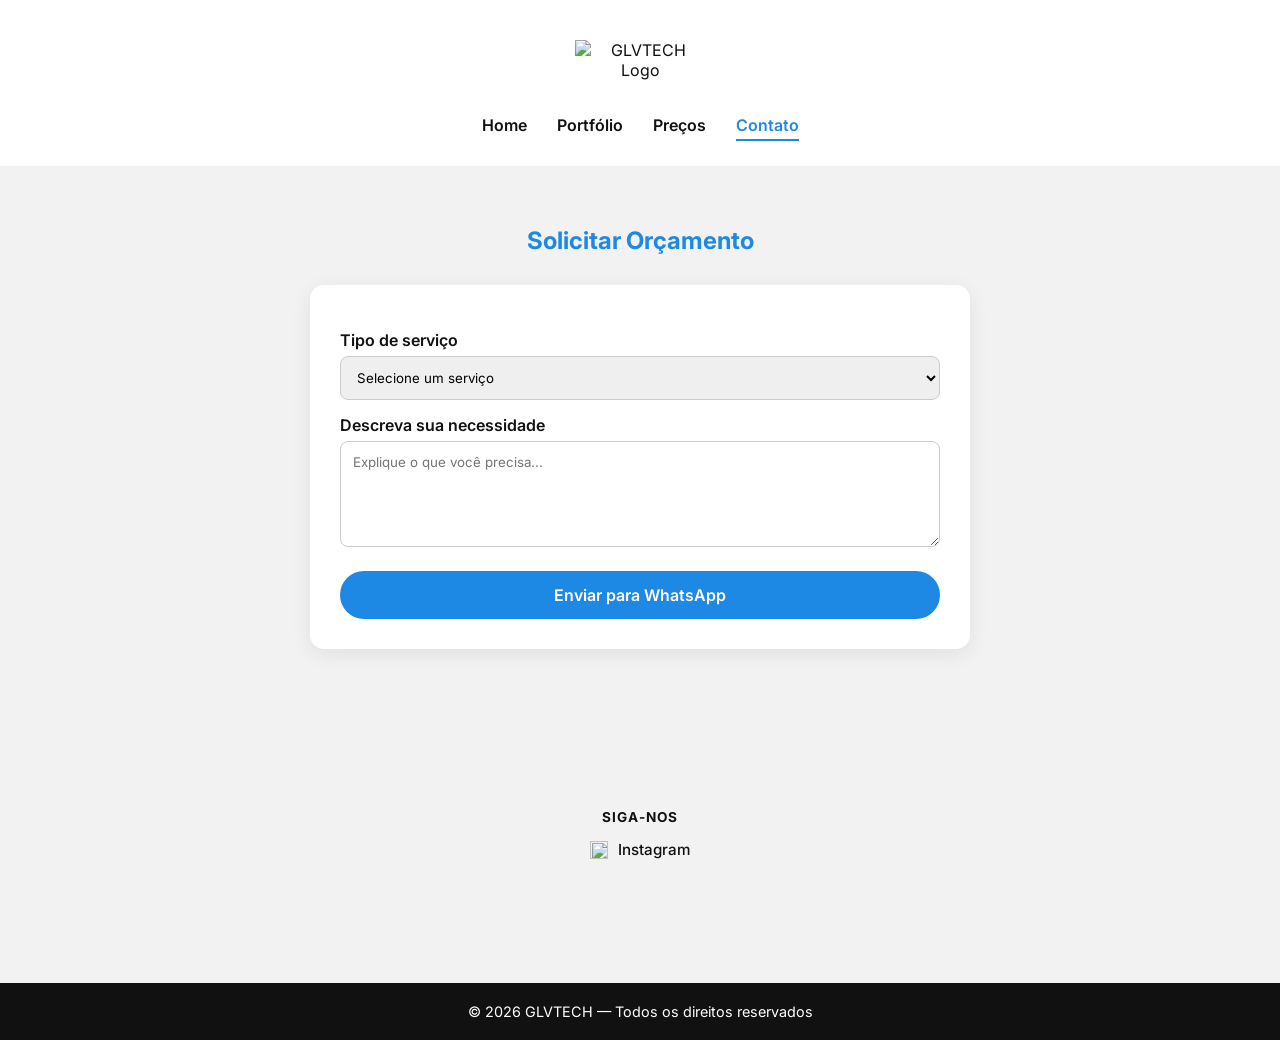
==== contato.html @ a955b6a2 "Add files via upload" ====
<!DOCTYPE html>
<html lang="pt-BR">
<head>
  <meta charset="UTF-8" />
  <meta name="viewport" content="width=device-width, initial-scale=1.0" />
  <title>GLVTECH | Contato</title>
  <link href="https://fonts.googleapis.com/css2?family=Inter:wght@300;400;600;700&display=swap" rel="stylesheet">
  <style>
    :root {
      --azul: #1e88e5;
      --preto: #111;
      --cinza: #f2f2f2;
    }

    * {
      margin: 0;
      padding: 0;
      box-sizing: border-box;
      font-family: 'Inter', sans-serif;
    }

    body {
      background: var(--cinza);
      color: var(--preto);
    }

    header {
      background: #fff;
      padding: 40px 20px 25px;
      text-align: center;
    }

    header img {
      max-width: 130px;
      margin-bottom: 15px;
    }

    .menu {
      margin-top: 20px;
      display: flex;
      justify-content: center;
      gap: 30px;
    }

    .menu a {
      text-decoration: none;
      font-weight: 600;
      color: var(--preto);
      padding-bottom: 4px;
    }

    .menu a.active {
      color: var(--azul);
      border-bottom: 2px solid var(--azul);
    }

    section {
      padding: 60px 20px;
      max-width: 700px;
      margin: auto;
    }

    h2 {
      text-align: center;
      color: var(--azul);
      margin-bottom: 30px;
    }

    form {
      background: #fff;
      padding: 30px;
      border-radius: 14px;
      box-shadow: 0 5px 20px rgba(0,0,0,0.08);
    }

    label {
      display: block;
      font-weight: 600;
      margin-bottom: 6px;
      margin-top: 15px;
    }

    select, textarea {
      width: 100%;
      padding: 12px;
      border-radius: 8px;
      border: 1px solid #ccc;
      resize: vertical;
    }

    button {
      margin-top: 20px;
      width: 100%;
      background: var(--azul);
      color: #fff;
      border: none;
      padding: 14px;
      border-radius: 30px;
      font-size: 1rem;
      font-weight: 600;
      cursor: pointer;
      transition: background 0.3s ease, transform 0.2s ease;
    }

    button:hover {
      background: #1565c0;
      transform: scale(1.03);
    }

    footer {
      background: var(--preto);
      color: #fff;
      text-align: center;
      padding: 20px;
      font-size: 0.9rem;
      margin-top: 60px;
    }

    /* ====== SIGA-NOS ====== */
.social {
  text-align: center;
  margin: 40px auto 0;
}

.social h3 {
  font-size: 0.85rem;
  letter-spacing: 1px;
  margin-bottom: 15px;
  color: var(--preto);
}

.social a {
  display: inline-flex;
  align-items: center;
  gap: 10px;
  text-decoration: none;
  color: var(--preto);
  font-weight: 500;
  font-size: 0.95rem;
  transition: color 0.3s ease, transform 0.2s ease;
}

.social a img {
  width: 18px;
  height: 18px;
}

.social a:hover {
  color: var(--azul);
  transform: translateX(4px);
}
  </style>
</head>
<body>

<header>
  <img src="logo.png" alt="GLVTECH Logo">
  <nav class="menu">
    <a href="index.html">Home</a>
    <a href="portfolio.html">Portfólio</a>
    <a href="precos.html">Preços</a>
    <a href="contato.html" class="active">Contato</a>
  </nav>
</header>

<section>
  <h2>Solicitar Orçamento</h2>

  <form onsubmit="enviarWhatsApp(event)">
    <label for="servico">Tipo de serviço</label>
    <select id="servico" required>
      <option value="">Selecione um serviço</option>
      <option value="Montagem de PC">Montagem de PC</option>
      <option value="Manutenção Preventiva">Manutenção Preventiva</option>
      <option value="Manutenção Corretiva">Manutenção Corretiva</option>
      <option value="Outro">Outro</option>
    </select>

    <label for="descricao">Descreva sua necessidade</label>
    <textarea id="descricao" rows="5" placeholder="Explique o que você precisa..." required></textarea>

    <button type="submit">Enviar para WhatsApp</button>
  </form>
</section>

<section class="social">
  <h3>SIGA-NOS</h3>

  <a href="https://www.instagram.com/glvtec/"
     target="_blank"
     aria-label="Instagram da GLVTECH">
    <img src="https://cdn.jsdelivr.net/npm/simple-icons@v11/icons/instagram.svg" alt="">
    Instagram
  </a>
</section>

<footer>
  © 2026 GLVTECH — Todos os direitos reservados
</footer>

<script>
  function enviarWhatsApp(e) {
    e.preventDefault();
    const servico = document.getElementById('servico').value;
    const descricao = document.getElementById('descricao').value;

    const mensagem = `Olá! Gostaria de um orçamento.%0A%0AServiço: ${servico}%0ADescrição: ${descricao}`;
    const url = `https://wa.me/5511940857403?text=${mensagem}`;

    window.open(url, '_blank');
  }
</script>

</body>
</html>
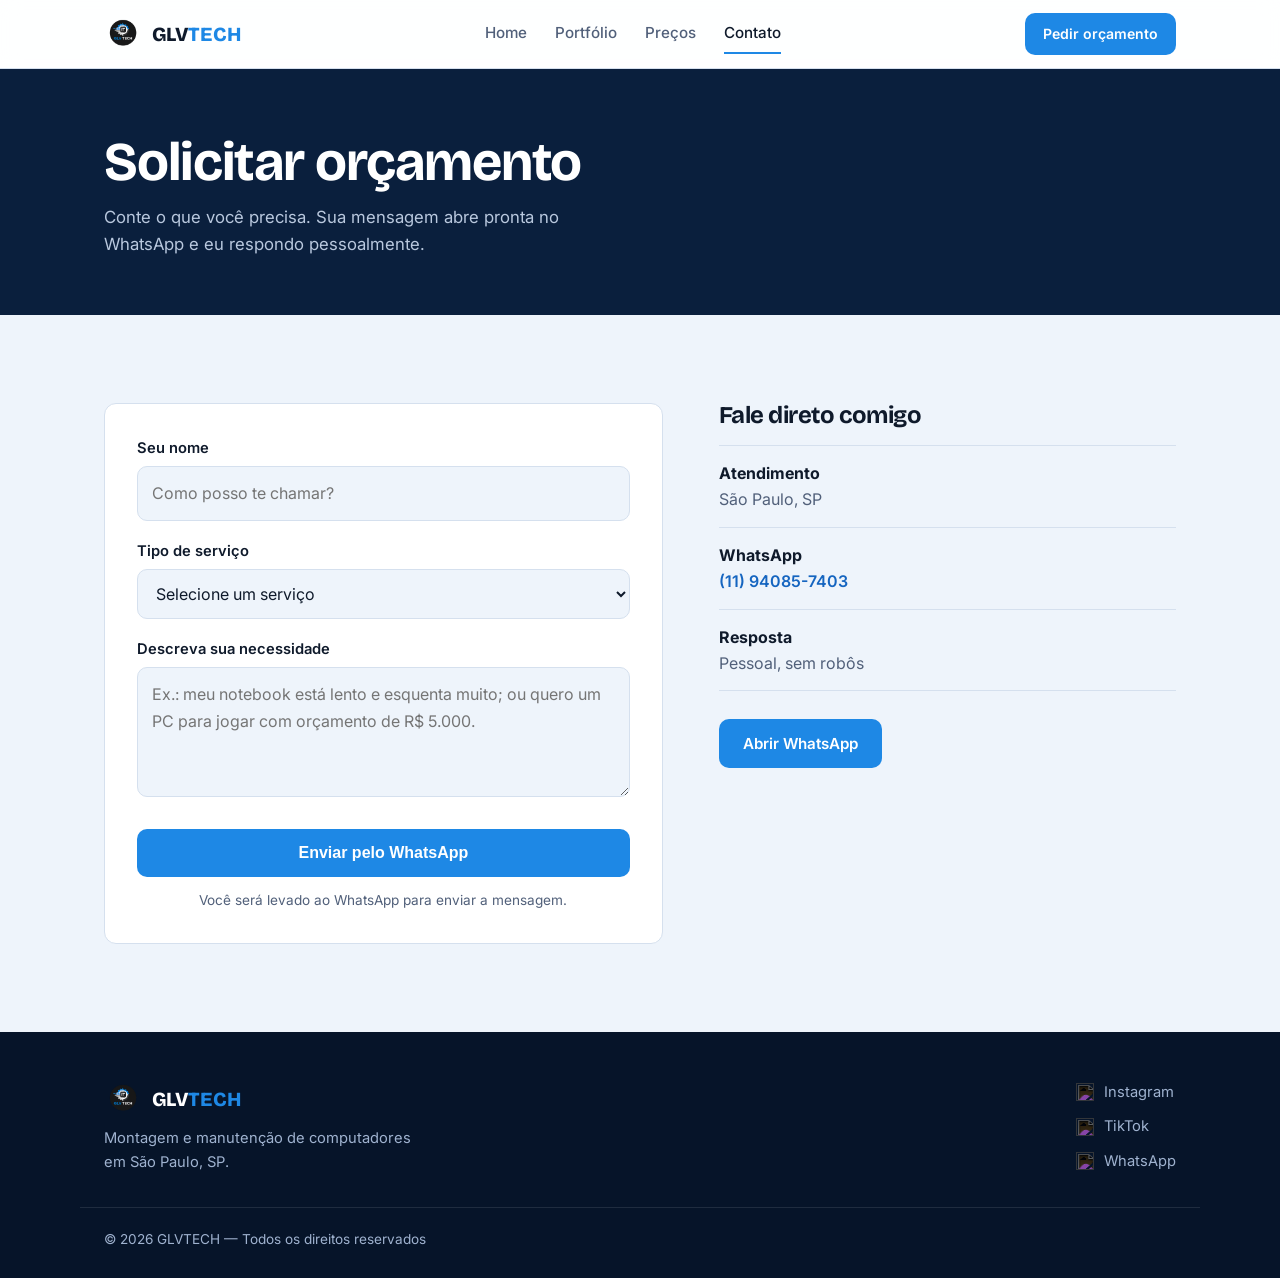
==== commit d51c3f13: "Add files via upload" ====
--- a/contato.html
+++ b/contato.html
@@ -3,212 +3,117 @@
 <head>
   <meta charset="UTF-8" />
   <meta name="viewport" content="width=device-width, initial-scale=1.0" />
-  <title>GLVTECH | Contato</title>
-  <link href="https://fonts.googleapis.com/css2?family=Inter:wght@300;400;600;700&display=swap" rel="stylesheet">
-  <style>
-    :root {
-      --azul: #1e88e5;
-      --preto: #111;
-      --cinza: #f2f2f2;
-    }
-
-    * {
-      margin: 0;
-      padding: 0;
-      box-sizing: border-box;
-      font-family: 'Inter', sans-serif;
-    }
-
-    body {
-      background: var(--cinza);
-      color: var(--preto);
-    }
-
-    header {
-      background: #fff;
-      padding: 40px 20px 25px;
-      text-align: center;
-    }
-
-    header img {
-      max-width: 130px;
-      margin-bottom: 15px;
-    }
-
-    .menu {
-      margin-top: 20px;
-      display: flex;
-      justify-content: center;
-      gap: 30px;
-    }
-
-    .menu a {
-      text-decoration: none;
-      font-weight: 600;
-      color: var(--preto);
-      padding-bottom: 4px;
-    }
-
-    .menu a.active {
-      color: var(--azul);
-      border-bottom: 2px solid var(--azul);
-    }
-
-    section {
-      padding: 60px 20px;
-      max-width: 700px;
-      margin: auto;
-    }
-
-    h2 {
-      text-align: center;
-      color: var(--azul);
-      margin-bottom: 30px;
-    }
-
-    form {
-      background: #fff;
-      padding: 30px;
-      border-radius: 14px;
-      box-shadow: 0 5px 20px rgba(0,0,0,0.08);
-    }
-
-    label {
-      display: block;
-      font-weight: 600;
-      margin-bottom: 6px;
-      margin-top: 15px;
-    }
-
-    select, textarea {
-      width: 100%;
-      padding: 12px;
-      border-radius: 8px;
-      border: 1px solid #ccc;
-      resize: vertical;
-    }
-
-    button {
-      margin-top: 20px;
-      width: 100%;
-      background: var(--azul);
-      color: #fff;
-      border: none;
-      padding: 14px;
-      border-radius: 30px;
-      font-size: 1rem;
-      font-weight: 600;
-      cursor: pointer;
-      transition: background 0.3s ease, transform 0.2s ease;
-    }
-
-    button:hover {
-      background: #1565c0;
-      transform: scale(1.03);
-    }
-
-    footer {
-      background: var(--preto);
-      color: #fff;
-      text-align: center;
-      padding: 20px;
-      font-size: 0.9rem;
-      margin-top: 60px;
-    }
-
-    /* ====== SIGA-NOS ====== */
-.social {
-  text-align: center;
-  margin: 40px auto 0;
-}
-
-.social h3 {
-  font-size: 0.85rem;
-  letter-spacing: 1px;
-  margin-bottom: 15px;
-  color: var(--preto);
-}
-
-.social a {
-  display: inline-flex;
-  align-items: center;
-  gap: 10px;
-  text-decoration: none;
-  color: var(--preto);
-  font-weight: 500;
-  font-size: 0.95rem;
-  transition: color 0.3s ease, transform 0.2s ease;
-}
-
-.social a img {
-  width: 18px;
-  height: 18px;
-}
-
-.social a:hover {
-  color: var(--azul);
-  transform: translateX(4px);
-}
-  </style>
+  <title>Solicitar orçamento | GLVTECH</title>
+  <meta name="description" content="Peça um orçamento de montagem de PC ou manutenção de computador e notebook em São Paulo. A mensagem chega direto no WhatsApp da GLVTECH." />
+  <link rel="canonical" href="https://glvtech.github.io/glvtech-page/contato.html" />
+  <link rel="icon" href="logo.png" />
+  <link rel="preconnect" href="https://fonts.googleapis.com">
+  <link rel="preconnect" href="https://fonts.gstatic.com" crossorigin>
+  <link href="https://fonts.googleapis.com/css2?family=Bricolage+Grotesque:opsz,wght@12..96,600;12..96,700;12..96,800&family=Inter:wght@400;500;600&family=JetBrains+Mono:wght@400;500&display=swap" rel="stylesheet">
+  <link rel="stylesheet" href="style.css" />
 </head>
 <body>
 
-<header>
-  <img src="logo.png" alt="GLVTECH Logo">
-  <nav class="menu">
-    <a href="index.html">Home</a>
-    <a href="portfolio.html">Portfólio</a>
-    <a href="precos.html">Preços</a>
-    <a href="contato.html" class="active">Contato</a>
-  </nav>
+<header class="topo">
+  <div class="wrap">
+    <a href="index.html" class="marca" aria-label="GLVTECH — início">
+      <img src="logo.png" alt="" />
+      <span>GLV<b>TECH</b></span>
+    </a>
+    <nav class="menu" aria-label="Principal">
+      <a href="index.html">Home</a>
+      <a href="portfolio.html">Portfólio</a>
+      <a href="precos.html">Preços</a>
+      <a href="contato.html" class="ativo">Contato</a>
+    </nav>
+    <a class="btn pequeno" href="contato.html">Pedir orçamento</a>
+  </div>
 </header>
 
-<section>
-  <h2>Solicitar Orçamento</h2>
+<main>
+  <section class="titulo-pagina">
+    <div class="wrap">
+      <h1>Solicitar orçamento</h1>
+      <p>Conte o que você precisa. Sua mensagem abre pronta no WhatsApp e eu respondo pessoalmente.</p>
+    </div>
+  </section>
 
-  <form onsubmit="enviarWhatsApp(event)">
-    <label for="servico">Tipo de serviço</label>
-    <select id="servico" required>
-      <option value="">Selecione um serviço</option>
-      <option value="Montagem de PC">Montagem de PC</option>
-      <option value="Manutenção Preventiva">Manutenção Preventiva</option>
-      <option value="Manutenção Corretiva">Manutenção Corretiva</option>
-      <option value="Outro">Outro</option>
-    </select>
+  <section class="secao">
+    <div class="wrap contato">
+      <form id="form-orcamento" novalidate>
+        <label for="nome">Seu nome</label>
+        <input id="nome" name="nome" type="text" autocomplete="given-name" placeholder="Como posso te chamar?" required />
 
-    <label for="descricao">Descreva sua necessidade</label>
-    <textarea id="descricao" rows="5" placeholder="Explique o que você precisa..." required></textarea>
+        <label for="servico">Tipo de serviço</label>
+        <select id="servico" name="servico" required>
+          <option value="">Selecione um serviço</option>
+          <option value="Montagem de PC">Montagem de PC</option>
+          <option value="Manutenção Preventiva">Manutenção preventiva</option>
+          <option value="Manutenção Corretiva">Manutenção corretiva</option>
+          <option value="Upgrade">Upgrade de peças</option>
+          <option value="Outro">Outro</option>
+        </select>
 
-    <button type="submit">Enviar para WhatsApp</button>
-  </form>
-</section>
+        <label for="descricao">Descreva sua necessidade</label>
+        <textarea id="descricao" name="descricao" placeholder="Ex.: meu notebook está lento e esquenta muito; ou quero um PC para jogar com orçamento de R$ 5.000." required></textarea>
 
-<section class="social">
-  <h3>SIGA-NOS</h3>
+        <button class="btn" type="submit">Enviar pelo WhatsApp</button>
+        <p class="nota" id="aviso" role="status">Você será levado ao WhatsApp para enviar a mensagem.</p>
+      </form>
 
-  <a href="https://www.instagram.com/glvtec/"
-     target="_blank"
-     aria-label="Instagram da GLVTECH">
-    <img src="https://cdn.jsdelivr.net/npm/simple-icons@v11/icons/instagram.svg" alt="">
-    Instagram
-  </a>
-</section>
+      <aside class="lateral">
+        <h2>Fale direto comigo</h2>
+        <ul>
+          <li><strong>Atendimento</strong>São Paulo, SP</li>
+          <li><strong>WhatsApp</strong><a href="https://wa.me/5511940857403" target="_blank" rel="noopener" style="color:var(--azul-escuro);font-weight:600;text-decoration:none">(11) 94085-7403</a></li>
+          <li><strong>Resposta</strong>Pessoal, sem robôs</li>
+        </ul>
+        <a class="btn" href="https://wa.me/5511940857403" target="_blank" rel="noopener">Abrir WhatsApp</a>
+      </aside>
+    </div>
+  </section>
+</main>
 
-<footer>
-  © 2026 GLVTECH — Todos os direitos reservados
+<footer class="rodape">
+  <div class="wrap">
+    <div>
+      <div class="marca"><img src="logo.png" alt="" /><span>GLV<b>TECH</b></span></div>
+      <p>Montagem e manutenção de computadores<br>em São Paulo, SP.</p>
+    </div>
+    <div class="redes">
+      <a href="https://www.instagram.com/glvtec/" target="_blank" rel="noopener" aria-label="Instagram da GLVTECH">
+        <img src="https://cdn.jsdelivr.net/npm/simple-icons@v11/icons/instagram.svg" alt="" /> Instagram
+      </a>
+      <a href="https://www.tiktok.com/@glvtech03" target="_blank" rel="noopener" aria-label="TikTok da GLVTECH">
+        <img src="https://cdn.jsdelivr.net/npm/simple-icons@v11/icons/tiktok.svg" alt="" /> TikTok
+      </a>
+      <a href="https://wa.me/5511940857403" target="_blank" rel="noopener" aria-label="WhatsApp da GLVTECH">
+        <img src="https://cdn.jsdelivr.net/npm/simple-icons@v11/icons/whatsapp.svg" alt="" /> WhatsApp
+      </a>
+    </div>
+  </div>
+  <div class="copy">© 2026 GLVTECH — Todos os direitos reservados</div>
 </footer>
 
 <script>
-  function enviarWhatsApp(e) {
+  document.getElementById('form-orcamento').addEventListener('submit', function (e) {
     e.preventDefault();
-    const servico = document.getElementById('servico').value;
-    const descricao = document.getElementById('descricao').value;
+    var nome = document.getElementById('nome').value.trim();
+    var servico = document.getElementById('servico').value;
+    var descricao = document.getElementById('descricao').value.trim();
+    var aviso = document.getElementById('aviso');
 
-    const mensagem = `Olá! Gostaria de um orçamento.%0A%0AServiço: ${servico}%0ADescrição: ${descricao}`;
-    const url = `https://wa.me/5511940857403?text=${mensagem}`;
+    if (!nome || !servico || !descricao) {
+      aviso.textContent = 'Preencha seu nome, o serviço e a descrição para continuar.';
+      aviso.style.color = '#c62828';
+      return;
+    }
 
-    window.open(url, '_blank');
-  }
+    var mensagem = 'Olá! Meu nome é ' + nome + ' e gostaria de um orçamento.\n\n' +
+                   'Serviço: ' + servico + '\n' +
+                   'Descrição: ' + descricao;
+    window.open('https://wa.me/5511940857403?text=' + encodeURIComponent(mensagem), '_blank');
+  });
 </script>
 
 </body>
--- a/style.css
+++ b/style.css
@@ -0,0 +1,509 @@
+/* GLVTECH — estilo compartilhado */
+:root {
+  --navy: #0a1f3d;
+  --navy-2: #0e2a52;
+  --post: #061429;
+  --azul: #1e88e5;
+  --azul-escuro: #1565c0;
+  --gelo: #eef4fb;
+  --branco: #ffffff;
+  --texto: #0f1a2b;
+  --muted: #51607a;
+  --linha: #d5e0ee;
+  --sinal: #ffc247;
+  --raio: 12px;
+  --max: 1120px;
+}
+
+* { margin: 0; padding: 0; box-sizing: border-box; }
+html { scroll-behavior: smooth; }
+
+body {
+  font-family: 'Inter', system-ui, sans-serif;
+  background: var(--gelo);
+  color: var(--texto);
+  line-height: 1.65;
+  -webkit-font-smoothing: antialiased;
+}
+
+h1, h2, h3 {
+  font-family: 'Bricolage Grotesque', 'Inter', sans-serif;
+  line-height: 1.08;
+  letter-spacing: -0.02em;
+  font-weight: 700;
+}
+
+a { color: inherit; }
+img { max-width: 100%; display: block; }
+
+:focus-visible {
+  outline: 3px solid var(--sinal);
+  outline-offset: 3px;
+  border-radius: 6px;
+}
+
+.wrap { max-width: var(--max); margin: 0 auto; padding: 0 24px; }
+
+/* ===== Cabeçalho ===== */
+.topo {
+  position: sticky;
+  top: 0;
+  z-index: 50;
+  background: rgba(255, 255, 255, 0.92);
+  backdrop-filter: blur(10px);
+  border-bottom: 1px solid var(--linha);
+}
+.topo .wrap {
+  display: flex;
+  align-items: center;
+  justify-content: space-between;
+  gap: 20px;
+  height: 68px;
+}
+.marca {
+  display: flex;
+  align-items: center;
+  gap: 10px;
+  text-decoration: none;
+  font-family: 'Bricolage Grotesque', sans-serif;
+  font-weight: 800;
+  font-size: 1.25rem;
+  letter-spacing: -0.01em;
+}
+.marca img { width: 38px; height: 38px; object-fit: contain; }
+.marca span b { color: var(--azul); font-weight: 800; }
+
+.menu { display: flex; align-items: center; gap: 28px; }
+.menu a {
+  text-decoration: none;
+  font-weight: 500;
+  font-size: 0.95rem;
+  color: var(--muted);
+  padding: 6px 0;
+  border-bottom: 2px solid transparent;
+  transition: color .2s, border-color .2s;
+}
+.menu a:hover { color: var(--texto); }
+.menu a.ativo { color: var(--texto); border-bottom-color: var(--azul); }
+
+.btn {
+  display: inline-flex;
+  align-items: center;
+  justify-content: center;
+  gap: 8px;
+  background: var(--azul);
+  color: #fff;
+  text-decoration: none;
+  font-weight: 600;
+  font-size: 0.95rem;
+  padding: 12px 24px;
+  border: 0;
+  border-radius: 10px;
+  cursor: pointer;
+  transition: background .2s, transform .2s;
+}
+.btn:hover { background: var(--azul-escuro); transform: translateY(-2px); }
+.btn.claro { background: #fff; color: var(--navy); }
+.btn.claro:hover { background: var(--gelo); }
+.btn.contorno {
+  background: transparent;
+  color: #fff;
+  box-shadow: inset 0 0 0 1.5px rgba(255,255,255,.4);
+}
+.btn.contorno:hover { background: rgba(255,255,255,.08); }
+.btn.pequeno { padding: 9px 18px; font-size: .88rem; }
+
+@media (max-width: 760px) {
+  .topo .wrap { height: auto; padding-top: 12px; padding-bottom: 12px; flex-wrap: wrap; justify-content: center; }
+  .menu { gap: 20px; order: 3; width: 100%; justify-content: center; }
+  .topo .btn { display: none; }
+}
+
+/* ===== Hero ===== */
+.hero {
+  background:
+    linear-gradient(rgba(30,136,229,.08) 1px, transparent 1px) 0 0 / 44px 44px,
+    linear-gradient(90deg, rgba(30,136,229,.08) 1px, transparent 1px) 0 0 / 44px 44px,
+    var(--navy);
+  color: #fff;
+  padding: 88px 0 96px;
+  overflow: hidden;
+}
+.hero .wrap {
+  display: grid;
+  grid-template-columns: 1.15fr 0.85fr;
+  gap: 56px;
+  align-items: center;
+}
+.hero h1 {
+  font-size: clamp(2.4rem, 5.4vw, 4.2rem);
+  margin-bottom: 22px;
+}
+.hero h1 em { font-style: normal; color: #6db8ff; }
+.hero p.lead {
+  font-size: 1.12rem;
+  color: #b9c8de;
+  max-width: 520px;
+  margin-bottom: 34px;
+}
+.hero .acoes { display: flex; flex-wrap: wrap; gap: 12px; }
+.hero .local {
+  margin-top: 30px;
+  font-size: .9rem;
+  color: #8ea3c2;
+}
+
+/* Painel de checagem (POST) */
+.post {
+  background: var(--post);
+  border: 1px solid rgba(109,184,255,.25);
+  border-radius: var(--raio);
+  box-shadow: 0 30px 60px rgba(0,0,0,.35);
+  overflow: hidden;
+}
+.post-barra {
+  display: flex;
+  align-items: center;
+  gap: 7px;
+  padding: 12px 16px;
+  background: rgba(255,255,255,.04);
+  border-bottom: 1px solid rgba(109,184,255,.15);
+  font-size: .78rem;
+  color: #8ea3c2;
+}
+.post-barra i { width: 10px; height: 10px; border-radius: 50%; background: #2c4468; }
+.post-barra span { margin-left: 8px; }
+.post-corpo {
+  padding: 22px 22px 26px;
+  font-family: 'JetBrains Mono', ui-monospace, monospace;
+  font-size: .88rem;
+  line-height: 2;
+  color: #cfe0f7;
+}
+.post-corpo .l {
+  display: flex;
+  justify-content: space-between;
+  gap: 12px;
+  opacity: 0;
+  animation: aparece .01s forwards;
+  animation-delay: calc(var(--i) * .5s + .5s);
+}
+.post-corpo .l b { font-weight: 500; color: #5fd38d; }
+.post-corpo .l b.amb { color: var(--sinal); }
+.post-corpo .titulo { color: #fff; margin-bottom: 6px; }
+.post-corpo .fim { color: var(--sinal); }
+.post-corpo .fim::after {
+  content: '';
+  display: inline-block;
+  width: 9px; height: 1em;
+  margin-left: 6px;
+  vertical-align: -2px;
+  background: var(--sinal);
+  animation: pisca 1s steps(1) infinite;
+}
+@keyframes aparece { to { opacity: 1; } }
+@keyframes pisca { 50% { opacity: 0; } }
+
+@media (max-width: 860px) {
+  .hero { padding: 56px 0 64px; }
+  .hero .wrap { grid-template-columns: 1fr; gap: 40px; }
+}
+
+/* ===== Seções ===== */
+.secao { padding: 88px 0; }
+.secao.branca { background: #fff; }
+.secao h2 { font-size: clamp(1.9rem, 3.6vw, 2.7rem); margin-bottom: 14px; }
+.intro { color: var(--muted); max-width: 560px; font-size: 1.05rem; }
+.cab { margin-bottom: 48px; }
+
+/* Serviços em linhas */
+.servicos { border-top: 1px solid var(--linha); }
+.servico {
+  display: grid;
+  grid-template-columns: 0.9fr 1.1fr auto;
+  gap: 24px 40px;
+  align-items: center;
+  padding: 30px 0;
+  border-bottom: 1px solid var(--linha);
+  transition: padding-left .25s;
+}
+.servico:hover { padding-left: 12px; }
+.servico h3 { font-size: 1.55rem; }
+.servico p { color: var(--muted); }
+.servico a {
+  font-weight: 600;
+  color: var(--azul-escuro);
+  text-decoration: none;
+  white-space: nowrap;
+}
+.servico a:hover { text-decoration: underline; }
+@media (max-width: 760px) {
+  .servico { grid-template-columns: 1fr; gap: 8px; }
+}
+
+/* Etapas */
+.etapas {
+  display: grid;
+  grid-template-columns: repeat(4, 1fr);
+  gap: 0;
+  counter-reset: etapa;
+  border-left: 1px solid var(--linha);
+}
+.etapa {
+  padding: 4px 24px 8px;
+  border-right: 1px solid var(--linha);
+  counter-increment: etapa;
+}
+.etapa::before {
+  content: counter(etapa);
+  display: grid;
+  place-items: center;
+  width: 36px; height: 36px;
+  margin-bottom: 18px;
+  border-radius: 50%;
+  background: var(--navy);
+  color: #fff;
+  font-family: 'Bricolage Grotesque', sans-serif;
+  font-weight: 700;
+}
+.etapa h3 { font-size: 1.15rem; margin-bottom: 8px; }
+.etapa p { color: var(--muted); font-size: .95rem; }
+@media (max-width: 860px) {
+  .etapas { grid-template-columns: 1fr 1fr; row-gap: 32px; }
+}
+@media (max-width: 520px) {
+  .etapas { grid-template-columns: 1fr; }
+}
+
+/* Sobre */
+.sobre {
+  display: grid;
+  grid-template-columns: 0.8fr 1.2fr;
+  gap: 56px;
+  align-items: start;
+}
+.sobre p { color: var(--muted); margin-bottom: 16px; font-size: 1.05rem; max-width: 62ch; }
+.sobre p strong { color: var(--texto); }
+@media (max-width: 860px) { .sobre { grid-template-columns: 1fr; gap: 20px; } }
+
+/* Prévia de montagens */
+.previa {
+  display: grid;
+  grid-template-columns: repeat(2, 1fr);
+  gap: 24px;
+}
+.previa figure {
+  background: #000;
+  border-radius: var(--raio);
+  overflow: hidden;
+  position: relative;
+}
+.previa img { width: 100%; aspect-ratio: 4 / 3; object-fit: cover; }
+.previa figcaption {
+  position: absolute;
+  left: 0; right: 0; bottom: 0;
+  padding: 36px 20px 16px;
+  background: linear-gradient(transparent, rgba(0,0,0,.85));
+  color: #fff;
+  font-weight: 600;
+}
+.previa figcaption small { display: block; font-weight: 400; color: #c3d2e8; }
+@media (max-width: 640px) { .previa { grid-template-columns: 1fr; } }
+
+/* Faixa final */
+.faixa {
+  background: var(--navy);
+  color: #fff;
+  padding: 72px 0;
+}
+.faixa .wrap {
+  display: flex;
+  align-items: center;
+  justify-content: space-between;
+  gap: 32px;
+  flex-wrap: wrap;
+}
+.faixa h2 { font-size: clamp(1.7rem, 3.2vw, 2.4rem); max-width: 520px; }
+.faixa p { color: #b9c8de; margin-top: 10px; }
+
+/* ===== Portfólio ===== */
+.titulo-pagina {
+  background: var(--navy);
+  color: #fff;
+  padding: 64px 0 56px;
+}
+.titulo-pagina h1 { font-size: clamp(2.1rem, 4.6vw, 3.4rem); margin-bottom: 12px; }
+.titulo-pagina p { color: #b9c8de; max-width: 520px; font-size: 1.05rem; }
+
+.build {
+  display: grid;
+  grid-template-columns: 1fr 1fr;
+  gap: 48px;
+  align-items: center;
+  padding: 56px 0;
+  border-bottom: 1px solid var(--linha);
+}
+.build:last-of-type { border-bottom: 0; }
+.build:nth-child(even) .foto { order: 2; }
+.build .foto {
+  background: #000;
+  border-radius: var(--raio);
+  overflow: hidden;
+}
+.build .foto img { width: 100%; aspect-ratio: 1 / 1; object-fit: contain; }
+.build h2 { font-size: 1.9rem; margin-bottom: 6px; }
+.build .tag { color: var(--muted); margin-bottom: 22px; }
+.ficha { border-top: 1px solid var(--linha); margin-bottom: 26px; }
+.ficha div {
+  display: flex;
+  justify-content: space-between;
+  gap: 20px;
+  padding: 11px 0;
+  border-bottom: 1px solid var(--linha);
+  font-size: .96rem;
+}
+.ficha dt { color: var(--muted); }
+.ficha dd { font-weight: 600; text-align: right; }
+@media (max-width: 800px) {
+  .build { grid-template-columns: 1fr; gap: 24px; }
+  .build:nth-child(even) .foto { order: 0; }
+}
+
+/* ===== Contato ===== */
+.contato {
+  display: grid;
+  grid-template-columns: 1.1fr 0.9fr;
+  gap: 56px;
+  align-items: start;
+}
+form {
+  background: #fff;
+  border: 1px solid var(--linha);
+  border-radius: var(--raio);
+  padding: 32px;
+}
+label { display: block; font-weight: 600; font-size: .92rem; margin: 18px 0 6px; }
+label:first-of-type { margin-top: 0; }
+input, select, textarea {
+  width: 100%;
+  font: inherit;
+  padding: 13px 14px;
+  border: 1.5px solid var(--linha);
+  border-radius: 10px;
+  background: var(--gelo);
+  color: var(--texto);
+  transition: border-color .2s, background .2s;
+}
+input:focus, select:focus, textarea:focus {
+  outline: none;
+  border-color: var(--azul);
+  background: #fff;
+}
+textarea { resize: vertical; min-height: 130px; }
+form .btn { width: 100%; margin-top: 24px; padding: 15px; font-size: 1rem; }
+.nota { margin-top: 12px; font-size: .85rem; color: var(--muted); text-align: center; }
+
+.lateral h2 { font-size: 1.5rem; margin-bottom: 16px; }
+.lateral ul { list-style: none; border-top: 1px solid var(--linha); margin-bottom: 28px; }
+.lateral li { padding: 14px 0; border-bottom: 1px solid var(--linha); color: var(--muted); }
+.lateral li strong { display: block; color: var(--texto); }
+@media (max-width: 860px) { .contato { grid-template-columns: 1fr; gap: 36px; } }
+
+/* ===== Rodapé ===== */
+.rodape {
+  background: var(--post);
+  color: #9fb2cf;
+  padding: 48px 0 28px;
+  font-size: .92rem;
+}
+.rodape .wrap {
+  display: flex;
+  justify-content: space-between;
+  gap: 32px;
+  flex-wrap: wrap;
+}
+.rodape .marca { color: #fff; margin-bottom: 8px; }
+.rodape .redes { display: flex; flex-direction: column; gap: 10px; }
+.rodape .redes a {
+  display: inline-flex;
+  align-items: center;
+  gap: 10px;
+  text-decoration: none;
+  transition: color .2s;
+}
+.rodape .redes a:hover { color: #fff; }
+.rodape .redes img { width: 18px; height: 18px; filter: invert(1); opacity: .8; }
+.rodape .copy {
+  max-width: var(--max);
+  margin: 32px auto 0;
+  padding: 20px 24px 0;
+  border-top: 1px solid rgba(255,255,255,.1);
+  font-size: .85rem;
+}
+
+/* Botão flutuante do WhatsApp */
+.flutuante {
+  position: fixed;
+  right: 20px;
+  bottom: 20px;
+  z-index: 60;
+  display: flex;
+  align-items: center;
+  gap: 10px;
+  padding: 13px 20px;
+  background: #1fa855;
+  color: #fff;
+  font-weight: 600;
+  font-size: .95rem;
+  text-decoration: none;
+  border-radius: 999px;
+  box-shadow: 0 10px 28px rgba(0,0,0,.28);
+  transition: transform .2s;
+}
+.flutuante:hover { transform: translateY(-3px); }
+.flutuante svg { width: 22px; height: 22px; fill: #fff; }
+@media (max-width: 480px) { .flutuante span { display: none; } .flutuante { padding: 15px; } }
+
+@media (prefers-reduced-motion: reduce) {
+  html { scroll-behavior: auto; }
+  * { animation: none !important; transition: none !important; }
+  .post-corpo .l { opacity: 1; }
+}
+
+/* ===== Preços ===== */
+.preco-grupo {
+  display: grid;
+  grid-template-columns: 0.7fr 1.3fr;
+  gap: 20px 56px;
+  padding: 44px 0;
+  border-bottom: 1px solid var(--linha);
+}
+.preco-grupo h2 { font-size: 1.7rem; margin-bottom: 8px; }
+.preco-grupo p { color: var(--muted); font-size: .95rem; }
+.linhas { border-top: 1px solid var(--linha); }
+.linhas div {
+  display: flex;
+  justify-content: space-between;
+  align-items: baseline;
+  gap: 20px;
+  padding: 14px 0;
+  border-bottom: 1px solid var(--linha);
+}
+.linhas dd {
+  font-weight: 600;
+  color: var(--azul-escuro);
+  white-space: nowrap;
+}
+.linhas dd.gratis { color: #1a7f43; }
+.avisos {
+  padding: 36px 0 8px;
+  color: var(--muted);
+  font-size: .95rem;
+  display: grid;
+  gap: 6px;
+}
+.avisos strong { color: var(--texto); }
+@media (max-width: 800px) {
+  .preco-grupo { grid-template-columns: 1fr; gap: 16px; padding: 32px 0; }
+  .linhas div { flex-wrap: wrap; gap: 4px 16px; }
+}
